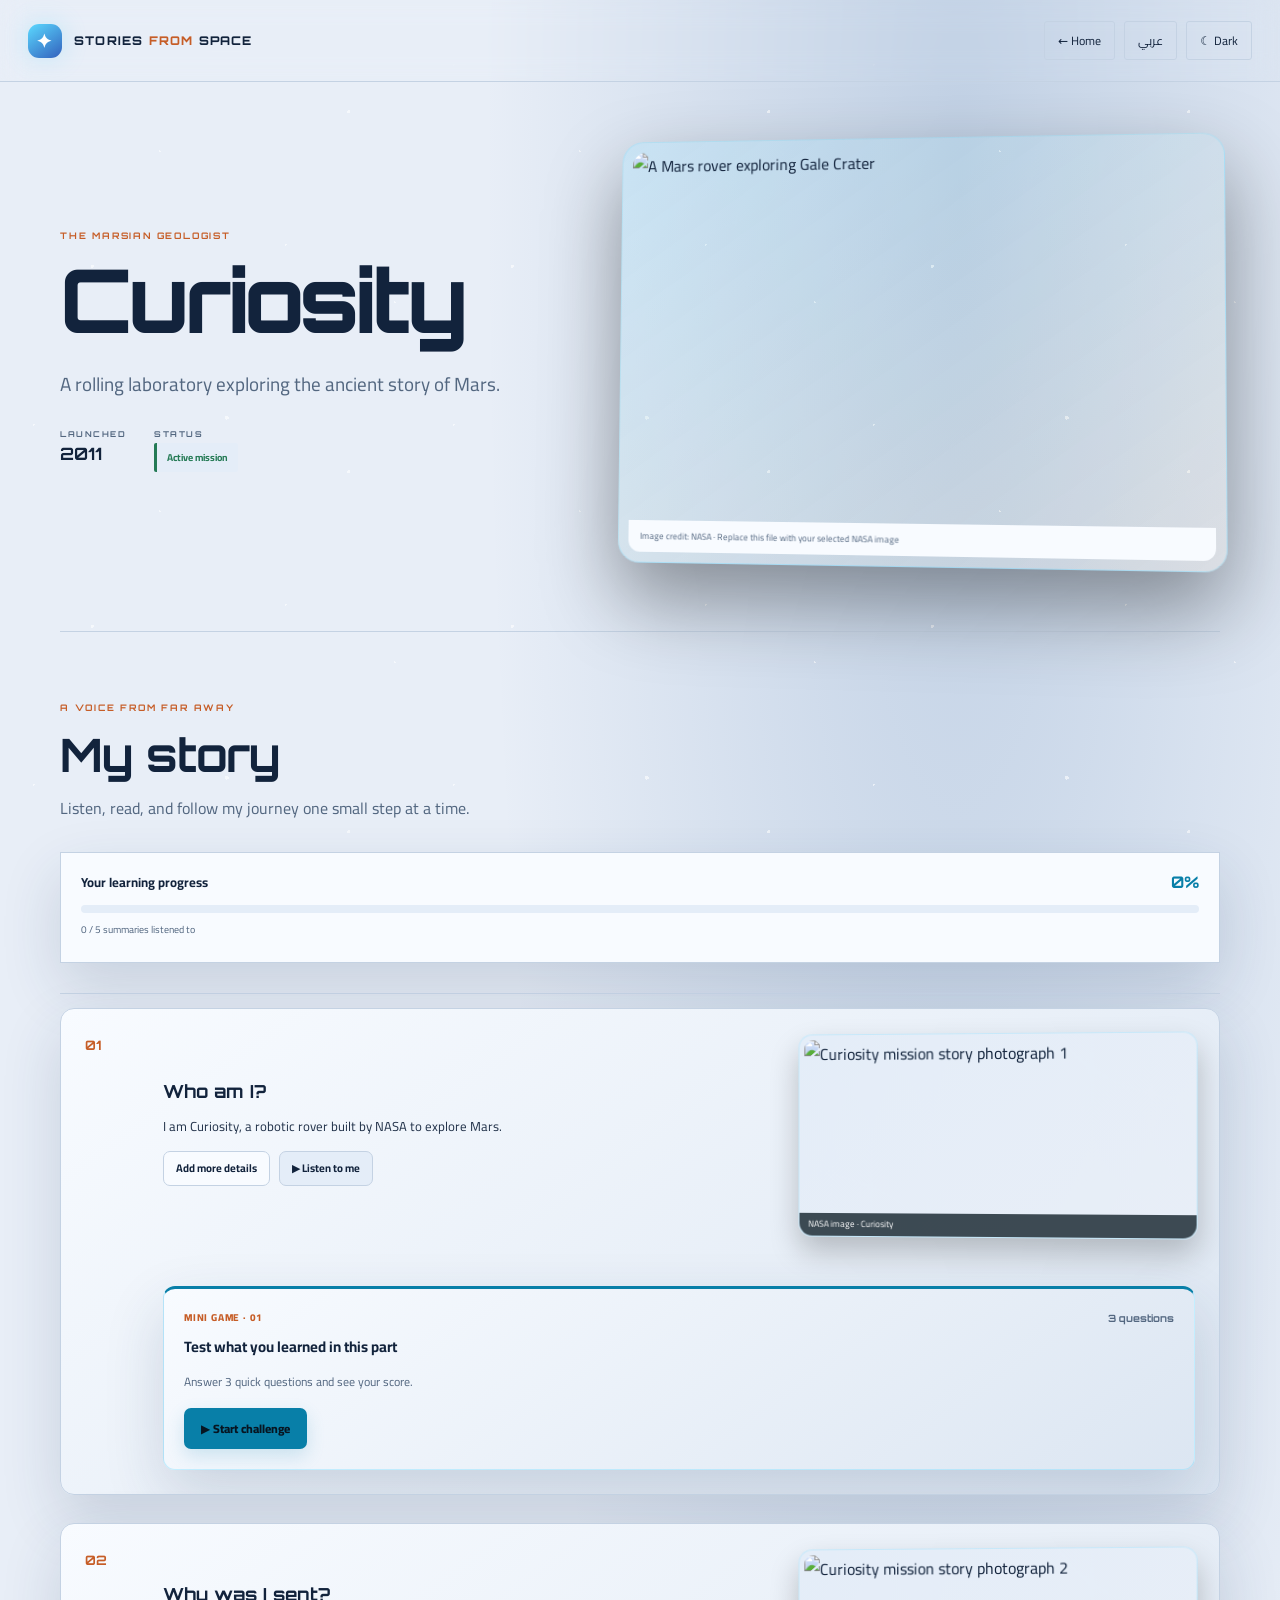
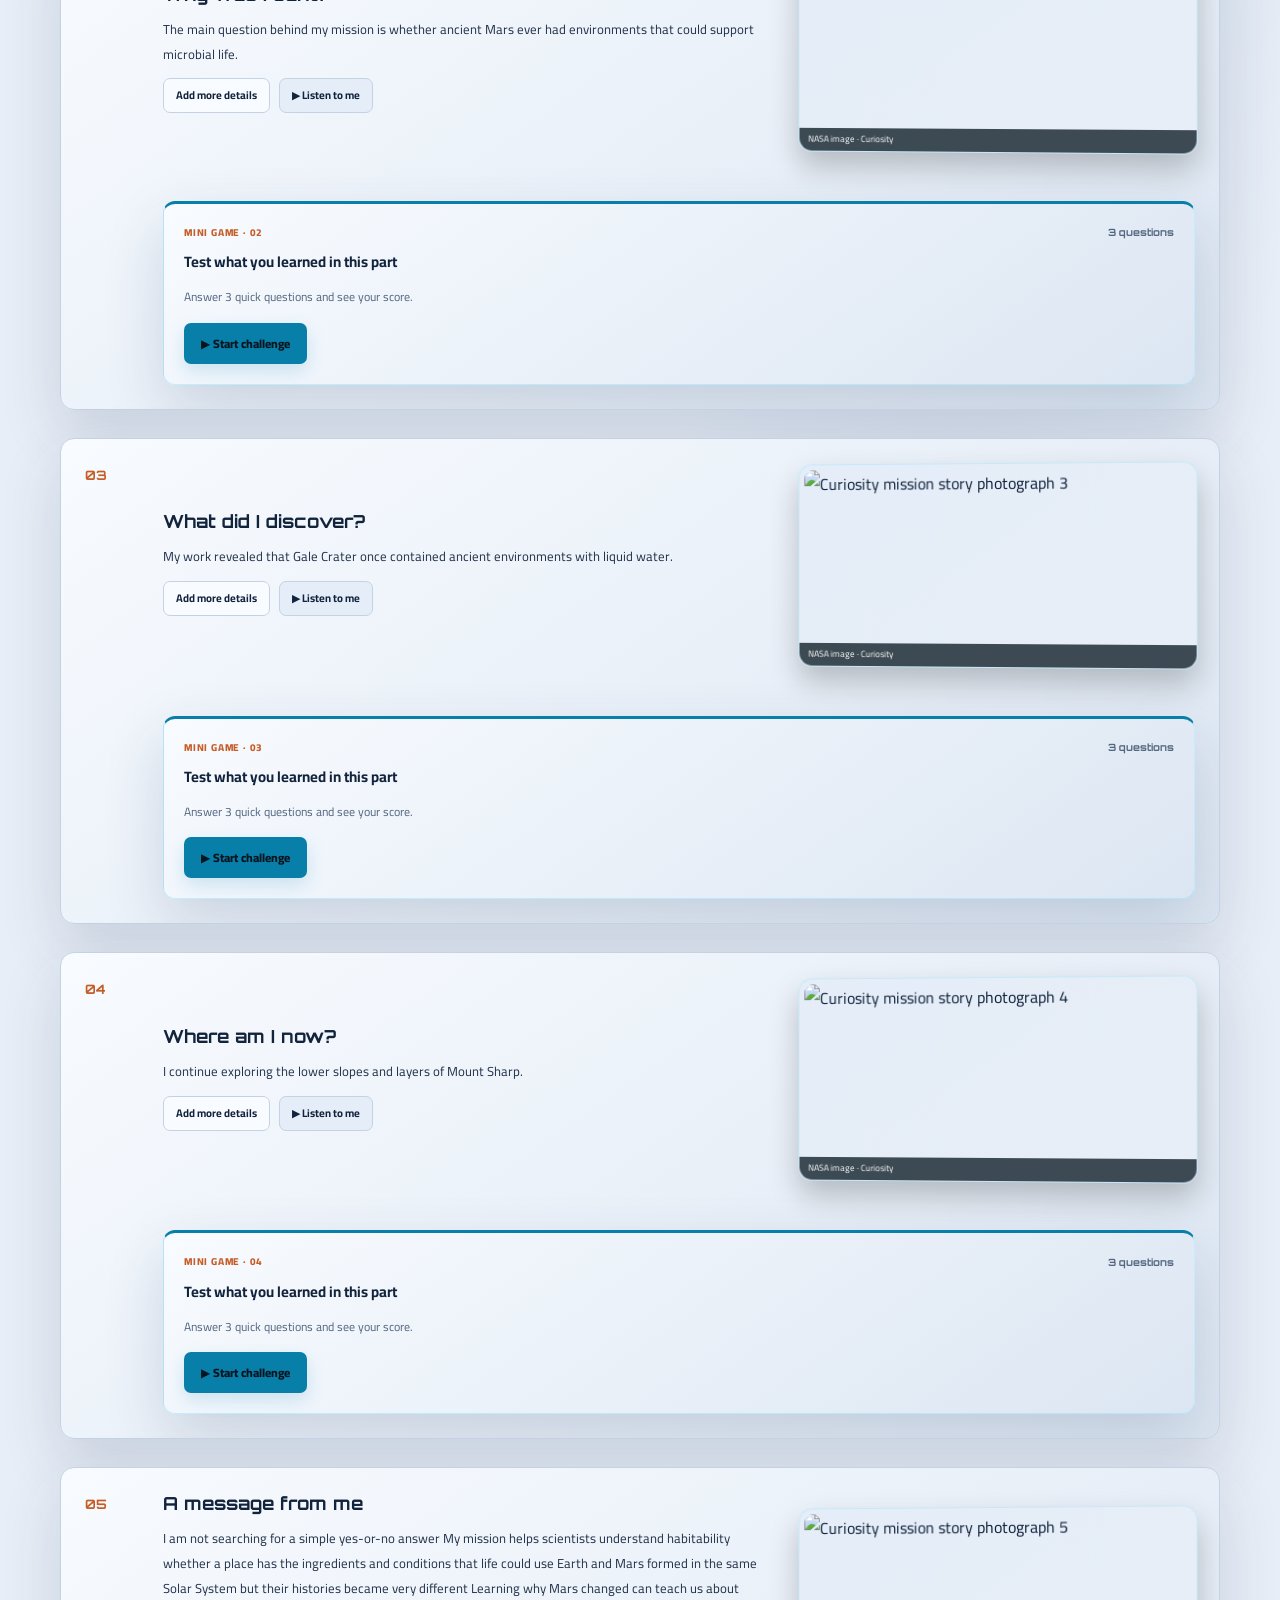
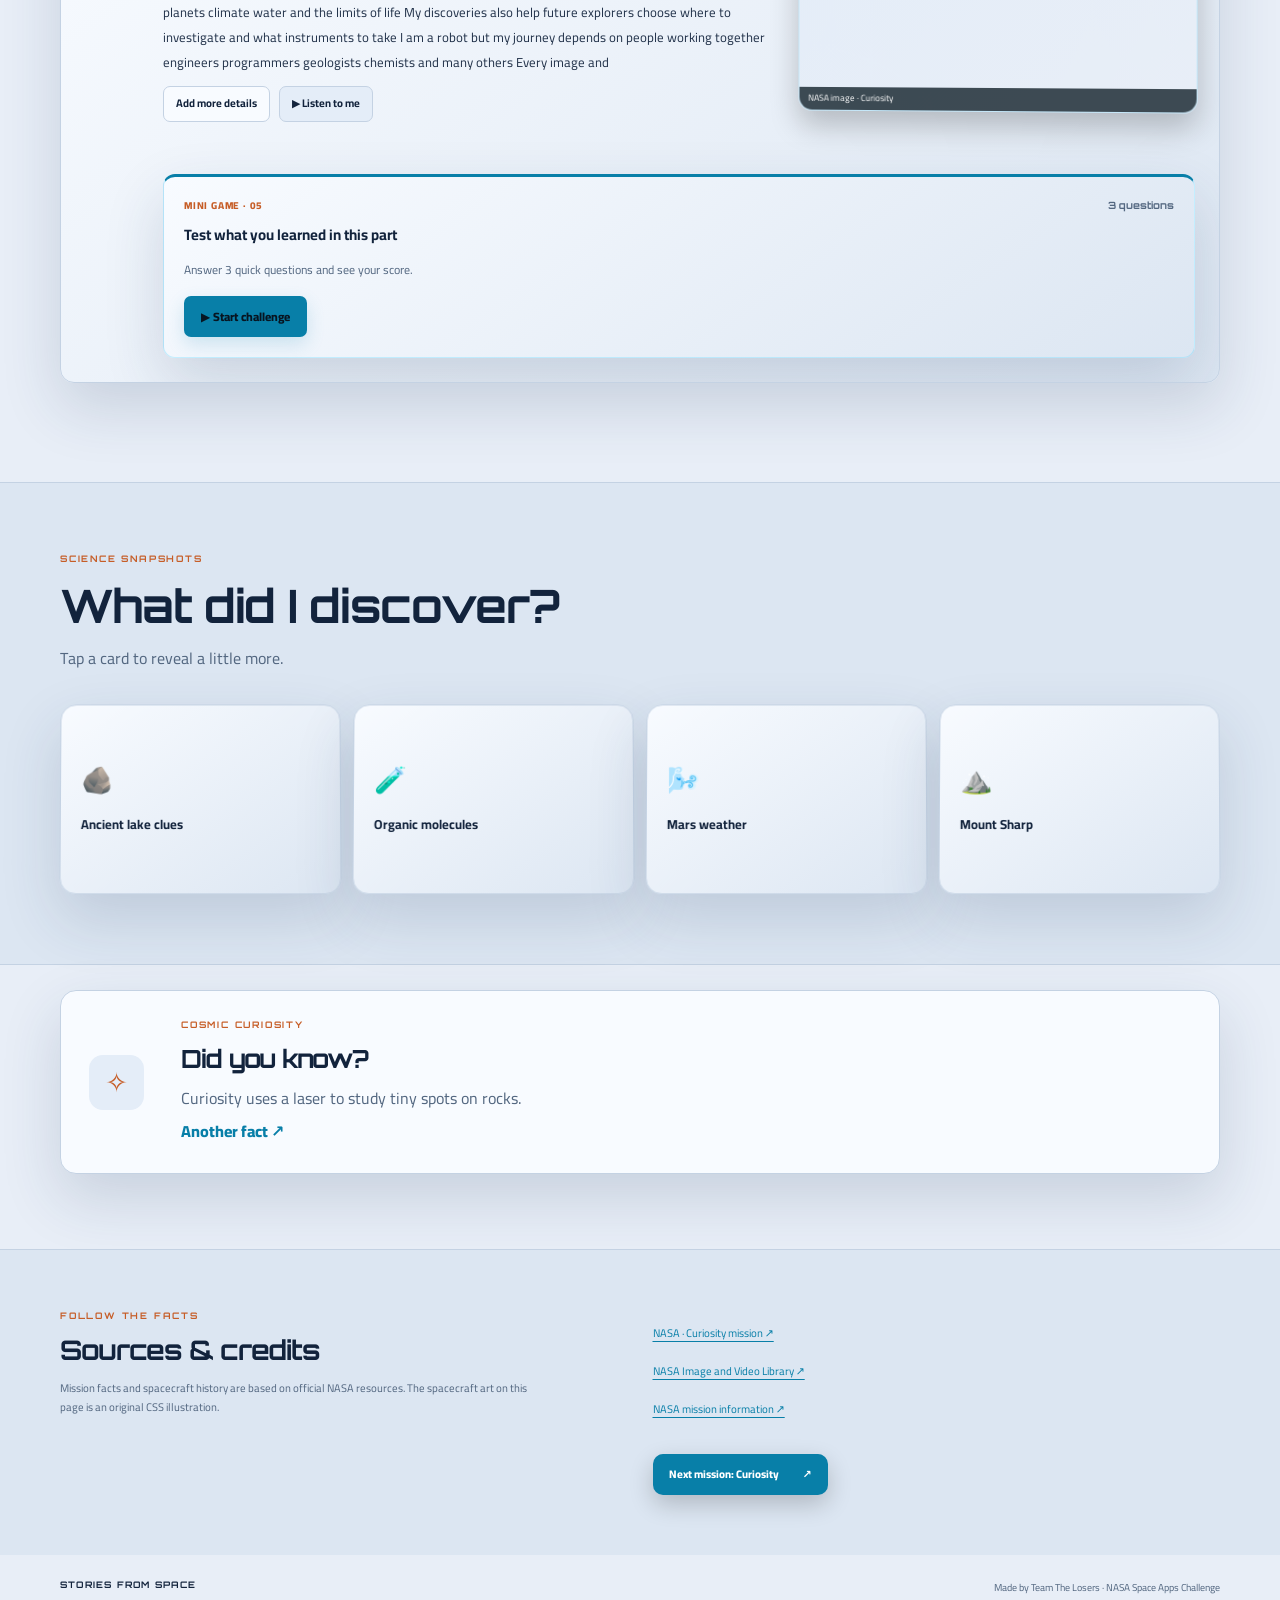
==== curiosity.html @ 59eccb65 "Add files via upload" ====
<!doctype html>
<html lang="en" dir="ltr">
<head><meta charset="utf-8"><meta name="viewport" content="width=device-width,initial-scale=1"><meta name="description" content="Meet Curiosity, a NASA space exploration story."><meta name="theme-color" content="#080d20"><title>Curiosity | Stories From Space</title>
<link rel="preconnect" href="https://fonts.googleapis.com"><link rel="preconnect" href="https://fonts.gstatic.com" crossorigin><link href="https://fonts.googleapis.com/css2?family=Cairo:wght@400;600;700;800&family=Orbitron:wght@500;600;700;800&display=swap" rel="stylesheet"><link rel="stylesheet" href="style.css"><script src="app.js" defer></script><script src="enhancements.js" defer></script></head>
<body data-page="curiosity"><div class="stars" aria-hidden="true"></div><div class="shooting-star" aria-hidden="true"></div><div class="shooting-star shooting-star-two" aria-hidden="true"></div>
<header class="site-header"><a class="brand" href="index.html"><span class="brand-mark">✦</span><span>STORIES <i>FROM</i> SPACE</span></a><nav class="header-actions" aria-label="Display settings"><a class="back-link" href="index.html" data-i18n="backHome">← Home</a><button class="icon-button" id="languageToggle" type="button" aria-label="Switch language">عربي</button><button class="icon-button" id="themeToggle" type="button" aria-label="Switch color theme">☼ <span class="theme-label">Light</span></button></nav></header>
<main>
  <section class="story-hero section-wrap"><div class="story-hero-copy"><p class="eyebrow" data-i18n="voyagerEyebrow">THE INTERSTELLAR MESSENGER</p><h1>Curiosity</h1><p class="hero-lead" data-i18n="voyagerTagline">One little spacecraft. A journey beyond the Sun’s bubble.</p><div class="hero-meta"><span><small data-i18n="launched">LAUNCHED</small><b>2011</b></span><span><small data-i18n="status">STATUS</small><b class="status-pill active" data-i18n="extendedMission">Extended mission</b></span></div></div>
    <figure class="voyager-art mission-photo"><img src="assets/images/c1.jpg" alt="A Mars rover exploring Gale Crater" loading="eager"><figcaption class="art-credit">Image credit: NASA · Replace this file with your selected NASA image</figcaption></figure>
  </section>
  <section class="section-wrap story-section"><div class="section-heading"><p class="eyebrow" data-i18n="storyEyebrow">A VOICE FROM FAR AWAY</p><h2 data-i18n="myStory">My story</h2><p data-i18n="storyIntro">Listen, read, and follow my journey one small step at a time.</p></div>
    <div class="narration-panel"><div class="narration-top"><div><span class="live-dot"></span><b data-i18n="narrationTitle">Listen to my story</b><small data-i18n="narrationHint">Choose play to hear the words read aloud.</small></div><button class="play-button" id="narrationToggle" type="button" aria-label="Play narration">▶ <span data-i18n="play">Play</span></button></div><div class="narration-progress"><span id="narrationProgress"></span></div><p class="audio-note" id="audioNote" data-i18n="audioNote">Uses your browser’s speech voice when a recorded narration file is not installed.</p></div>
    <div class="story-chapters" id="storyChapters">
      <article class="chapter reveal"><span class="chapter-number">01</span><div class="chapter-text"><h3 data-i18n="chapter1Title">Who am I?</h3><p class="karaoke" data-story="0" data-i18n="chapter1"></p></div><figure class="chapter-photo"><img src="assets/images/c2.jpg" alt="Curiosity mission story photograph 1" loading="lazy"><figcaption>NASA image · Curiosity</figcaption></figure></article>
      <article class="chapter reveal"><span class="chapter-number">02</span><div class="chapter-text"><h3 data-i18n="chapter2Title">Why was I sent?</h3><p class="karaoke" data-story="1" data-i18n="chapter2"></p></div><figure class="chapter-photo"><img src="assets/images/c3.jpg" alt="Curiosity mission story photograph 2" loading="lazy"><figcaption>NASA image · Curiosity</figcaption></figure></article>
      <article class="chapter reveal"><span class="chapter-number">03</span><div class="chapter-text"><h3 data-i18n="chapter3Title">What did I discover?</h3><p class="karaoke" data-story="2" data-i18n="chapter3"></p></div><figure class="chapter-photo"><img src="assets/images/c4.jpg" alt="Curiosity mission story photograph 3" loading="lazy"><figcaption>NASA image · Curiosity</figcaption></figure></article>
      <article class="chapter reveal"><span class="chapter-number">04</span><div class="chapter-text"><h3 data-i18n="chapter4Title">Where am I now?</h3><p class="karaoke" data-story="3" data-i18n="chapter4"></p></div><figure class="chapter-photo"><img src="assets/images/c5.jpg" alt="Curiosity mission story photograph 4" loading="lazy"><figcaption>NASA image · Curiosity</figcaption></figure></article>
      <article class="chapter reveal"><span class="chapter-number">05</span><div class="chapter-text"><h3 data-i18n="chapter5Title">A message from me</h3><p class="karaoke" data-story="4" data-i18n="chapter5"></p></div><figure class="chapter-photo"><img src="assets/images/c6.jpg" alt="Curiosity mission story photograph 5" loading="lazy"><figcaption>NASA image · Curiosity</figcaption></figure></article>
    </div>
  </section>
  <section class="discover-section"><div class="section-wrap"><div class="section-heading"><p class="eyebrow" data-i18n="discoverEyebrow">SCIENCE SNAPSHOTS</p><h2 data-i18n="discoverTitle">What did I discover?</h2><p data-i18n="discoverLead">Tap a card to reveal a little more.</p></div><div class="discovery-grid" id="discoveryGrid"></div></div></section>
  <section class="fact-section"><div class="section-wrap fact-box"><div class="fact-icon">✧</div><div><p class="eyebrow" data-i18n="factEyebrow">COSMIC CURIOSITY</p><h2 data-i18n="factTitle">Did you know?</h2><p id="factText" data-i18n="fact1">Voyager 1 carries a Golden Record with sounds, music, and greetings from Earth.</p><button class="text-button" id="anotherFact" type="button"><span data-i18n="anotherFact">Another fact</span> ↗</button></div></div></section>
  <section class="section-wrap game-section"><div class="section-heading"><p class="eyebrow" data-i18n="gameEyebrow">MISSION CONTROL MINI GAME</p><h2 data-i18n="gameTitle">Connect the Signal</h2><p data-i18n="gameLead">Help Voyager’s message find its way home. Remember: radio signals need time to travel!</p></div><div class="game-card"><div class="game-instructions"><span class="game-step">01</span><p data-i18n="gameInstruction">Connect the Voyager signal to Earth by drawing a path across the stars.</p><button id="resetGame" class="secondary-button" type="button" data-i18n="resetGame">Reset signal</button><p class="game-feedback" id="gameFeedback" aria-live="polite" data-i18n="gameReady">Your signal is waiting...</p></div><canvas id="signalGame" width="720" height="260" aria-label="Draw a line from Voyager to Earth using your mouse or finger"></canvas></div></section>
  <section class="sources-section"><div class="section-wrap sources-inner"><div><p class="eyebrow" data-i18n="sourcesEyebrow">FOLLOW THE FACTS</p><h2 data-i18n="sourcesTitle">Sources & credits</h2><p data-i18n="sourcesText">Mission facts and spacecraft history are based on official NASA resources. The spacecraft art on this page is an original CSS illustration.</p></div><ul class="source-links"><li><a href="https://science.nasa.gov/mission/msl-curiosity/" target="_blank" rel="noopener">NASA · Curiosity mission ↗</a></li><li><a href="https://images.nasa.gov/" target="_blank" rel="noopener">NASA Image and Video Library ↗</a></li><li><a href="https://science.nasa.gov/mission/msl-curiosity/" target="_blank" rel="noopener">NASA mission information ↗</a></li></ul><a class="next-mission" href="pioneer.html"><span data-i18n="nextMission">Next mission: Pioneer 10</span><span>↗</span></a></div></section>
</main><footer class="site-footer"><span>STORIES FROM SPACE</span><span data-i18n="footerCredit">Made by Team The Losers · NASA Space Apps Challenge</span></footer>
</body></html>
---- style.css ----
/* STORIES FROM SPACE — FIELD JOURNAL REDESIGN
   A quiet editorial science-museum interface. Static by design. */
:root{
 color-scheme:light;--bg:#f2f0e9;--bg-soft:#e7e5dc;--surface:#fffefa;--surface-2:#e9edf0;
 --text:#172735;--muted:#66737b;--line:#d5d8d4;--accent:#176b83;--accent-2:#d45b3d;
 --gold:#b77b24;--green:#247653;--danger:#a83f3f;--shadow:0 12px 32px rgba(25,42,50,.08);
 --font-body:'Cairo',system-ui,sans-serif;--font-display:'Orbitron',sans-serif;--page-width:1160px;--radius:5px
}
[data-theme="dark"]{color-scheme:dark;--bg:#111b23;--bg-soft:#172630;--surface:#1d2d38;--surface-2:#243945;--text:#edf1ed;--muted:#aab8bc;--line:#354852;--accent:#83c6d5;--accent-2:#f08a6d;--gold:#e2b76b;--green:#8bc9a8;--danger:#ef9292;--shadow:0 12px 32px rgba(0,0,0,.2)}
*{box-sizing:border-box}html{scroll-behavior:auto}body{margin:0;min-height:100vh;background:var(--bg);color:var(--text);font-family:var(--font-body);line-height:1.75;overflow-x:hidden}a{color:inherit;text-decoration:none}button{font:inherit}button:focus-visible,a:focus-visible,canvas:focus-visible{outline:3px solid var(--accent-2);outline-offset:4px}
.site-header{height:82px;max-width:var(--page-width);margin:auto;padding:0 28px;display:flex;align-items:center;justify-content:space-between;border-bottom:1px solid var(--line);position:relative;z-index:5}.brand{display:flex;align-items:center;gap:12px;font:800 12px var(--font-display);letter-spacing:1.2px}.brand-mark{width:34px;height:34px;display:grid;place-items:center;background:var(--accent);color:#fff;font-size:19px}.brand i{font-style:normal;color:var(--accent-2)}.header-actions{display:flex;align-items:center;gap:9px}.icon-button,.back-link{border:1px solid var(--line);background:transparent;color:var(--text);border-radius:3px;padding:8px 13px;cursor:pointer;font-size:12px}.icon-button:hover,.back-link:hover{background:var(--surface-2)}.section-wrap{width:min(100% - 56px,var(--page-width));margin-inline:auto}.eyebrow{font:700 9px var(--font-display);letter-spacing:1.8px;color:var(--accent-2);margin:0 0 13px;text-transform:uppercase}.hero-title,.story-hero h1{font:800 clamp(48px,8vw,92px)/1.04 var(--font-display);letter-spacing:-4px;margin:0}.hero-title span,.story-hero h1 span{color:var(--accent-2)}.hero-lead{font-size:clamp(15px,2vw,19px);color:var(--muted);max-width:560px;margin:22px 0 28px}.primary-link,.next-mission{display:inline-flex;align-items:center;gap:24px;padding:12px 18px;background:var(--accent);color:#fff;border-radius:3px;font-weight:800;font-size:12px}.primary-link:hover,.next-mission:hover{background:var(--accent-2)}
/* Home: magazine cover + mission index */
.home-hero{min-height:550px;display:flex;flex-direction:column;justify-content:center;align-items:flex-start;position:relative;padding-block:85px 100px;border-bottom:1px solid var(--line);isolation:isolate}.home-hero:after{content:"FIELD NOTES / 001—004";position:absolute;inset-inline-end:0;bottom:38px;color:var(--muted);font:600 9px var(--font-display);letter-spacing:2px}.hero-orbit{position:absolute;inset-inline-end:5%;top:50%;width:min(38vw,390px);aspect-ratio:1;transform:translateY(-50%);z-index:-1;border-radius:50%;background:radial-gradient(circle at 42% 42%,#e6a36a 0 7%,#b65b43 7.5% 11%,transparent 11.5%),radial-gradient(circle at 50% 50%,transparent 0 28%,var(--line) 28.2% 28.5%,transparent 28.7% 43%,var(--line) 43.2% 43.5%,transparent 43.7%);opacity:.85}.orbit,.planet{display:none}.mission-section{padding-block:75px 95px}.section-heading{text-align:start;margin:0 0 32px;max-width:690px}.section-heading h2,.distance-copy h2,.fact-box h2,.sources-inner h2{font:700 clamp(26px,4vw,38px)/1.25 var(--font-display);margin:0 0 10px;letter-spacing:-1px}.section-heading>p:last-child{color:var(--muted);margin:0}.solar-map{height:auto;max-width:none;margin:0;position:relative;display:grid;grid-template-columns:repeat(4,minmax(0,1fr));gap:12px;isolation:auto;padding:0}.map-sun,.map-orbit{display:none}.mission-point{position:relative;inset:auto!important;display:flex;flex-direction:column;align-items:flex-start;gap:12px;padding:23px 18px;min-height:170px;background:var(--surface);border:1px solid var(--line);border-top:4px solid var(--accent);z-index:1}.point-core{display:grid;place-items:center;width:38px;height:38px;border-radius:50%;border:1px solid var(--line);background:var(--surface-2);color:var(--accent);font-size:18px}.point-label{font:700 12px var(--font-display)}.point-preview{position:static;display:block;width:auto;padding:0;border:0;border-radius:0;background:none;box-shadow:none;opacity:1;visibility:visible;transform:none;pointer-events:auto}.point-preview b{display:none}.point-preview small{font-size:11px;color:var(--muted)}.point-apollo{border-top-color:#c28b42}.point-curiosity{border-top-color:#c65b43}.point-voyager{border-top-color:#367f9b}.point-pioneer{border-top-color:#7b729e}.map-caption{position:static;grid-column:1/-1;color:var(--muted);font-size:10px;text-align:end;margin-top:4px}.mission-shortcuts{display:none}.closing-strip{padding:24px 28px;background:var(--text);color:var(--bg);text-align:center;font-size:14px}.closing-strip p{margin:0;display:inline}.closing-strip span{color:var(--gold);margin-inline-start:10px}.site-footer{width:min(100% - 56px,var(--page-width));margin:auto;display:flex;justify-content:space-between;gap:20px;padding:24px 0;color:var(--muted);font-size:10px}.site-footer span:first-child{font:700 9px var(--font-display);letter-spacing:1.2px;color:var(--text)}
/* Mission pages: archival exhibit */
.story-hero{min-height:430px;display:grid;grid-template-columns:.9fr 1.1fr;align-items:stretch;gap:36px;padding-block:54px 65px;border-bottom:1px solid var(--line)}.story-hero-copy{align-self:center}.story-hero h1{font-size:clamp(43px,6vw,74px)}.story-hero-copy .hero-lead{max-width:440px}.hero-meta{display:flex;gap:28px;flex-wrap:wrap;margin-top:28px}.hero-meta small,.hero-meta b{display:block}.hero-meta small{font:700 8px var(--font-display);letter-spacing:1.5px;color:var(--muted)}.hero-meta b{font:700 17px var(--font-display);margin-top:4px}.status-pill{display:inline-flex!important;align-items:center;padding:5px 10px;background:var(--surface-2);border-inline-start:3px solid var(--green);color:var(--green);font:700 10px var(--font-body)!important;border-radius:2px}.mission-photo{display:flex;flex-direction:column;justify-content:stretch;overflow:hidden;min-height:300px;margin:0;background:var(--surface-2);border:1px solid var(--line);border-radius:2px}.mission-photo img{display:block;width:100%;height:100%;min-height:300px;max-height:470px;object-fit:cover}.mission-photo .art-credit{position:static;padding:8px 12px;background:var(--surface);color:var(--muted);font-size:9px}
.story-section{padding-block:70px 85px}.story-section .section-heading{margin-bottom:30px}.narration-panel{padding:19px 22px;border:1px solid var(--line);background:var(--surface);display:flex;flex-direction:column;gap:15px;margin-bottom:25px}.narration-top{display:flex;align-items:center;justify-content:space-between;gap:15px}.narration-top>div{display:grid;grid-template-columns:auto 1fr;column-gap:10px;align-items:center}.narration-top b{font-size:13px}.narration-top small{grid-column:2;color:var(--muted);font-size:10px}.live-dot{width:8px;height:8px;border-radius:50%;background:var(--accent-2)}.play-button{border:0;background:var(--accent);color:#fff;padding:9px 17px;border-radius:2px;font-size:12px;font-weight:700;cursor:pointer}.narration-progress{height:3px;background:var(--surface-2)}.narration-progress span{display:block;height:100%;width:0;background:var(--accent-2)}.audio-note{font-size:10px;color:var(--muted);margin:0}.story-chapters{display:grid;gap:0;border-top:1px solid var(--line)}.chapter{display:grid;grid-template-columns:48px minmax(0,1fr) minmax(240px,36%);gap:25px;align-items:center;padding:28px 0;border-bottom:1px solid var(--line);background:transparent}.chapter-number{align-self:start;font:700 13px var(--font-display);color:var(--accent-2);padding-top:4px}.chapter-text h3{font:700 18px var(--font-display);margin:0 0 9px}.chapter-text p{font-size:14px;color:var(--muted);margin:0;line-height:1.9}.chapter-photo{height:170px;margin:0;border:1px solid var(--line);overflow:hidden;background:var(--surface-2);position:relative;min-width:0;border-radius:2px}.chapter-photo img{display:block;width:100%;height:100%;object-fit:cover}.chapter-photo figcaption{position:absolute;inset-inline:0;bottom:0;padding:5px 9px;background:rgba(14,29,38,.78);color:#fff;font-size:9px;line-height:1.4}.reveal,.reveal.is-visible{opacity:1;transform:none}
.discover-section{padding-block:70px;background:var(--bg-soft);border-block:1px solid var(--line)}.discovery-grid{display:grid;grid-template-columns:repeat(4,1fr);gap:12px}.discovery-card{min-height:175px;padding:20px;border:1px solid var(--line);border-radius:2px;background:var(--surface);text-align:start;cursor:pointer;color:var(--text)}.discovery-card:hover,.discovery-card[aria-expanded="true"]{border-color:var(--accent-2)}.discovery-card .card-icon{font-size:26px;color:var(--accent-2)}.discovery-card b{display:block;margin:11px 0 5px;font-size:13px}.discovery-card p{margin:0;color:var(--muted);font-size:11px}.distance-section{padding-block:85px;display:grid;grid-template-columns:1fr 1fr;align-items:center;gap:45px}.distance-copy>p:not(.eyebrow){max-width:440px;color:var(--muted);font-size:13px}.distance-card{padding:25px;border:1px solid var(--line);background:var(--surface);box-shadow:var(--shadow)}.distance-visual{height:80px;position:relative;display:flex;align-items:center;justify-content:space-between;padding-inline:15px}.earth-dot,.voyager-dot{width:13px;height:13px;border-radius:50%;background:#62a9c4;z-index:1}.voyager-dot{display:grid;place-items:center;width:22px;height:22px;color:var(--accent-2);background:transparent}.signal-path{position:absolute;inset-inline:28px;height:1px;background:repeating-linear-gradient(90deg,var(--accent) 0 5px,transparent 5px 11px)}.distance-number{font:700 clamp(32px,5vw,48px) var(--font-display);color:var(--accent)}.distance-number small{font-size:14px}.distance-card>p{font-size:10px;color:var(--muted);margin:5px 0 18px}.distance-foot{display:flex;justify-content:space-between;border-top:1px solid var(--line);padding-top:14px;font-size:11px}.distance-foot b{font-family:var(--font-display);color:var(--accent-2)}.fact-section{padding-block:25px 75px}.fact-box{display:grid;grid-template-columns:70px 1fr;gap:22px;align-items:center;padding:28px;border:1px solid var(--line);background:var(--surface)}.fact-icon{width:55px;height:55px;display:grid;place-items:center;background:var(--surface-2);font-size:27px;color:var(--accent-2)}.fact-box h2{font-size:25px}.fact-box p:not(.eyebrow){color:var(--muted);margin:5px 0}.text-button{padding:0;border:0;background:none;color:var(--accent);font-weight:800;cursor:pointer}.game-section{padding-block:25px 85px}.game-card{display:grid;grid-template-columns:240px 1fr;gap:20px;padding:20px;border:1px solid var(--line);background:var(--surface)}.game-step{font:700 12px var(--font-display);color:var(--accent-2)}.game-instructions p{font-size:12px;color:var(--muted)}.secondary-button{border:1px solid var(--line);background:var(--surface-2);color:var(--text);border-radius:2px;padding:8px 14px;font-size:11px;cursor:pointer}.game-feedback{color:var(--green)!important;min-height:24px}#signalGame{width:100%;height:auto;min-height:160px;background:var(--surface-2);touch-action:none;cursor:crosshair}.sources-section{padding-block:60px;background:var(--bg-soft);border-top:1px solid var(--line)}.sources-inner{display:grid;grid-template-columns:1fr 1fr;gap:25px;align-items:center}.sources-inner h2{font-size:27px}.sources-inner p:not(.eyebrow){color:var(--muted);font-size:11px;max-width:470px}.source-links{list-style:none;padding:0;margin:0;display:grid;gap:10px}.source-links a{color:var(--accent);font-size:11px;text-decoration:underline;text-underline-offset:4px}.next-mission{grid-column:2;justify-self:start;font-size:11px;padding:11px 16px}
[dir="rtl"] .hero-title,[dir="rtl"] .story-hero h1{letter-spacing:0}[dir="rtl"] .brand,[dir="rtl"] .eyebrow{letter-spacing:0}[dir="rtl"] .distance-number{direction:ltr;text-align:right}[dir="rtl"] .site-footer{direction:rtl}
/* Absolutely no decorative motion. */
@media(max-width:850px){.hero-orbit{opacity:.25;right:-8%;width:48vw}.solar-map{grid-template-columns:repeat(2,minmax(0,1fr))}.story-hero{grid-template-columns:1fr;padding-top:38px}.mission-photo{max-width:680px;width:100%;margin:auto}.chapter{grid-template-columns:36px minmax(0,1fr) minmax(170px,34%);gap:15px}.discovery-grid{grid-template-columns:repeat(2,1fr)}.distance-section{grid-template-columns:1fr}.sources-inner{grid-template-columns:1fr}.next-mission{grid-column:1}.game-card{grid-template-columns:1fr}.game-instructions{display:grid;grid-template-columns:auto 1fr;gap:8px 15px;align-items:center}.game-instructions p{margin:0}.game-instructions .secondary-button,.game-feedback{grid-column:2;justify-self:start}}
@media(max-width:560px){.site-header{height:68px;padding-inline:16px}.brand{font-size:9px;letter-spacing:.5px;gap:7px}.brand-mark{width:29px;height:29px}.header-actions{gap:5px}.icon-button,.back-link{padding:7px 9px;font-size:10px}.section-wrap{width:calc(100% - 32px)}.home-hero{min-height:490px;padding-block:65px}.hero-title{font-size:clamp(45px,14vw,70px);letter-spacing:-2px}.hero-orbit{width:70vw;top:62%;right:-27%;opacity:.18}.home-hero:after{font-size:8px;bottom:22px}.mission-section{padding-block:48px 65px}.solar-map{gap:8px}.mission-point{min-height:145px;padding:15px 12px;gap:8px}.point-label{font-size:10px}.point-preview small{font-size:10px}.section-heading h2,.distance-copy h2{font-size:25px}.site-footer{width:calc(100% - 32px);flex-direction:column;gap:5px}.story-hero{gap:18px;padding-block:35px 45px}.story-hero h1{font-size:46px;letter-spacing:-2px}.mission-photo,.mission-photo img{min-height:225px}.story-section{padding-block:48px 60px}.narration-panel{padding:14px}.narration-top{align-items:flex-start}.narration-top small{max-width:190px}.play-button{padding:8px 12px;white-space:nowrap}.chapter{grid-template-columns:27px minmax(0,1fr);gap:10px;padding:20px 0}.chapter-photo{grid-column:2;height:165px;width:100%}.chapter-text h3{font-size:16px}.chapter-text p{font-size:13px}.discovery-grid{gap:8px}.discovery-card{padding:13px;min-height:155px}.distance-card{padding:18px}.fact-box{grid-template-columns:1fr;padding:20px}.fact-icon{width:45px;height:45px}.game-card{padding:13px}.game-instructions{grid-template-columns:1fr}.game-instructions .secondary-button,.game-feedback{grid-column:1}.game-instructions p{margin:0}.sources-section{padding-block:42px}}


/* 3D SPACE MUSEUM REDESIGN — static CSS 3D, no automatic animation */
:root{--bg:#070d1b;--bg-soft:#0d1830;--surface:#111f38;--surface-2:#192b49;--text:#eef5ff;--muted:#a6b5cf;--line:#293c5c;--accent:#62d6ff;--accent-2:#ffb45e;--gold:#f7d37c;--green:#7fe0b0;--shadow:0 28px 70px rgba(0,0,0,.42)}
[data-theme="light"]{color-scheme:light;--bg:#e8eef7;--bg-soft:#dce6f2;--surface:#f8fbff;--surface-2:#e4edf8;--text:#12233c;--muted:#536780;--line:#c4d2e3;--accent:#087fa8;--accent-2:#c65d27;--gold:#a87516;--green:#247a55;--shadow:0 24px 60px rgba(31,57,91,.16)}
body{background:radial-gradient(ellipse at 75% 4%,rgba(39,93,156,.2),transparent 35%),var(--bg)}
.site-header{max-width:1280px;border-bottom-color:var(--line);backdrop-filter:blur(14px)}
.brand-mark{border-radius:11px;box-shadow:0 0 24px rgba(98,214,255,.28);background:linear-gradient(145deg,#5bd9ff,#3261bd)}
.home-hero{min-height:650px;padding-block:100px 120px;overflow:hidden}
.hero-title{font-size:clamp(56px,9vw,112px);text-shadow:0 12px 40px rgba(0,0,0,.24)}
.hero-orbit{width:min(48vw,530px);inset-inline-end:2%;top:48%;opacity:1;transform:translateY(-50%) perspective(900px) rotateY(-18deg) rotateX(8deg);background:none;border:0;filter:drop-shadow(0 30px 30px rgba(0,0,0,.35))}
.hero-orbit:before{content:"";position:absolute;inset:18%;border-radius:50%;background:radial-gradient(circle at 32% 27%,#d6f7ff 0 2%,#4baddb 10%,#24619c 34%,#102c59 66%,#07152f 100%);box-shadow:inset -32px -24px 48px rgba(0,0,0,.75),inset 12px 8px 24px rgba(255,255,255,.3),0 0 65px rgba(60,164,255,.25);transform:translateZ(55px)}
.hero-orbit:after{content:"";position:absolute;inset:8% 0;border:2px solid rgba(105,204,255,.55);border-radius:50%;transform:rotateX(68deg) rotateZ(-24deg) translateZ(5px);box-shadow:0 0 20px rgba(98,214,255,.15)}
.hero-orbit .orbit{display:block;position:absolute;inset:4% -8%;border:1px solid rgba(117,174,230,.35);border-radius:50%;transform:rotateX(70deg) rotateZ(25deg)}
.hero-orbit .planet{display:block;position:absolute;border-radius:50%;box-shadow:inset -9px -8px 15px rgba(0,0,0,.55),inset 4px 3px 8px rgba(255,255,255,.25),0 10px 25px rgba(0,0,0,.35)}
.planet-earth{width:55px;height:55px;top:12%;left:15%;background:radial-gradient(circle at 30% 25%,#b5edff,#287dbb 55%,#102a5a)}
.planet-mars{width:37px;height:37px;bottom:13%;right:14%;background:radial-gradient(circle at 30% 25%,#ffd19b,#bd583a 58%,#542c35)}
.planet-gold{width:22px;height:22px;top:28%;right:9%;background:radial-gradient(circle at 30% 25%,#fff0b0,#d6a34d 60%,#68421f)}
.mission-section{max-width:1280px}.section-heading h2{font-size:clamp(30px,4vw,46px)}
.solar-map{perspective:1200px;gap:18px}.mission-point{min-height:220px;padding:26px;border-radius:18px;border:1px solid rgba(98,214,255,.22);background:linear-gradient(145deg,var(--surface),var(--bg-soft));box-shadow:var(--shadow);transform:perspective(900px) rotateY(-5deg) rotateX(2deg);transform-style:preserve-3d;overflow:hidden}
.mission-point:after{content:"";position:absolute;width:150px;height:150px;border-radius:50%;inset-inline-end:-44px;bottom:-58px;background:radial-gradient(circle at 30% 25%,rgba(255,255,255,.55),rgba(98,214,255,.22) 24%,rgba(27,76,135,.65) 62%,rgba(3,12,29,.9));box-shadow:inset -15px -12px 24px rgba(0,0,0,.55),0 12px 30px rgba(0,0,0,.25);transform:translateZ(28px)}
.point-apollo:after{background:radial-gradient(circle at 30% 25%,#fff1bd,#d7ad69 30%,#766047 70%,#292d38)}.point-curiosity:after{background:radial-gradient(circle at 30% 25%,#ffc48b,#b75b3e 35%,#612d36 75%,#1d1a28)}.point-voyager:after{background:radial-gradient(circle at 30% 25%,#d1f7ff,#4d9dcc 30%,#24416d 70%,#101a36)}.point-pioneer:after{background:radial-gradient(circle at 30% 25%,#fff2b0,#c49a4f 35%,#75522c 72%,#201b28)}
.point-core{width:48px;height:48px;border:1px solid rgba(98,214,255,.35);border-radius:14px;background:linear-gradient(145deg,var(--surface-2),var(--bg));box-shadow:0 8px 20px rgba(0,0,0,.25);transform:translateZ(34px)}.point-label,.point-preview{position:relative;z-index:2;transform:translateZ(24px)}.point-label{font-size:14px}.point-preview small{max-width:180px;display:block}
.story-hero{max-width:1280px;gap:55px;min-height:550px}.story-hero h1{font-size:clamp(48px,7vw,88px)}
.mission-photo{border-radius:22px;border:1px solid rgba(98,214,255,.28);padding:10px;background:linear-gradient(145deg,rgba(98,214,255,.16),rgba(255,180,94,.08));box-shadow:0 35px 80px rgba(0,0,0,.38);transform:perspective(1100px) rotateY(-5deg) rotateX(2deg);transform-style:preserve-3d}
.mission-photo img{border-radius:14px;transform:translateZ(18px);min-height:340px}.mission-photo .art-credit{border-radius:0 0 12px 12px}
.chapter{gap:30px;padding-block:36px}.chapter-photo{height:205px;border-radius:14px;border:1px solid rgba(98,214,255,.24);padding:5px;background:linear-gradient(145deg,var(--surface-2),var(--bg));box-shadow:0 15px 30px rgba(0,0,0,.22);transform:perspective(900px) rotateY(-4deg)}.chapter-photo img{border-radius:9px}
.discovery-card,.distance-card,.fact-box,.game-card{border-radius:16px;box-shadow:var(--shadow)}.discovery-card{min-height:190px;background:linear-gradient(145deg,var(--surface),var(--bg-soft));transform:perspective(800px) rotateX(2deg)}.fact-icon{border-radius:14px}.primary-link,.next-mission,.play-button{border-radius:10px;box-shadow:0 9px 24px rgba(0,0,0,.2)}
.closing-strip{background:linear-gradient(110deg,#10294b,#173d62);color:#eef5ff}.site-footer{max-width:1280px}
/* 3D depth is static: no spinning, floating, or automatic movement. */
@media(max-width:850px){.hero-orbit{width:46vw;opacity:.72}.mission-point{transform:none}.story-hero{gap:28px}.mission-photo{transform:none}.chapter-photo{transform:none}}
@media(max-width:560px){.home-hero{min-height:560px;padding-block:65px 220px}.hero-orbit{width:68vw;top:auto;bottom:5px;right:-10%;transform:perspective(900px) rotateY(-12deg) rotateX(8deg)}.mission-point{min-height:175px;padding:17px;border-radius:14px}.mission-point:after{width:105px;height:105px;inset-inline-end:-32px;bottom:-42px}.story-hero h1{font-size:clamp(42px,12vw,60px)}.mission-photo,.mission-photo img{min-height:230px}.chapter-photo{height:170px}}


/* Learning experience: progressive chapter reveal, summaries, listening progress and chapter quizzes */
.explore-tagline{margin:20px 0 0!important;padding:14px 18px;border-inline-start:3px solid var(--accent-2);background:var(--surface);color:var(--text);font-weight:700;max-width:680px}
.learning-progress{margin:26px 0 30px;padding:18px 20px;border:1px solid var(--line);background:var(--surface);box-shadow:var(--shadow)}
.learning-progress-head{display:flex;align-items:center;justify-content:space-between;gap:12px;font-size:13px}
.learning-progress-head strong{font:700 16px var(--font-display);color:var(--accent)}
.learning-progress-track{height:8px;margin:12px 0 8px;border-radius:99px;background:var(--surface-2);overflow:hidden}
.learning-progress-track span{display:block;width:0;height:100%;border-radius:inherit;background:linear-gradient(90deg,var(--accent),var(--green));transition:width .45s ease}
.learning-progress small,.learning-progress .audio-note{display:block;color:var(--muted);font-size:10px}
.learning-progress .audio-note{margin-top:5px}
.chapter{position:relative;opacity:0;transform:translateY(18px);animation:chapterUnfold .55s ease forwards;animation-delay:calc(var(--chapter-index,0) * 100ms)}
@keyframes chapterUnfold{to{opacity:1;transform:translateY(0)}}
.chapter-text{min-width:0}
.chapter-summary{font-size:13px!important;line-height:1.9;color:var(--text)!important;margin:0 0 12px!important;max-width:720px}
.chapter-tools{padding:2px 0 4px}
.chapter-full-text{font-size:13px!important;line-height:1.95!important;color:var(--muted)!important;margin:12px 0 0!important;padding:13px 15px;border-inline-start:2px solid var(--accent);background:var(--surface)}
.chapter-full-text[hidden]{display:none!important}
.chapter-actions{display:flex;align-items:center;gap:9px;flex-wrap:wrap}
.detail-toggle,.summary-listen{border:1px solid var(--line);background:var(--surface);color:var(--text);border-radius:4px;padding:7px 12px;font-size:11px;font-weight:700;cursor:pointer}
.detail-toggle:hover,.summary-listen:hover{border-color:var(--accent);color:var(--accent)}
.summary-listen{background:var(--surface-2)}
.chapter-quiz{grid-column:2 / -1;width:100%;margin-top:18px;padding:17px 18px;border:1px solid var(--line);background:var(--surface);box-shadow:var(--shadow)}
.quiz-top{display:flex;justify-content:space-between;gap:12px;align-items:center;margin-bottom:9px}
.quiz-kicker{font-size:10px;letter-spacing:.08em;color:var(--accent-2);font-weight:800;text-transform:uppercase}
.quiz-counter{font:700 10px var(--font-display);color:var(--muted)}
.quiz-question{margin:0 0 13px;font-size:15px;line-height:1.6}
.quiz-options{display:grid;grid-template-columns:repeat(3,minmax(0,1fr));gap:9px}
.quiz-option{min-height:44px;padding:9px 12px;border:1px solid var(--line);background:var(--surface-2);color:var(--text);border-radius:4px;text-align:start;font-size:11px;cursor:pointer}
.quiz-option:hover:not(:disabled){border-color:var(--accent)}
.quiz-option:disabled{cursor:default}
.quiz-option.is-correct{border-color:#278653;background:rgba(39,134,83,.15);color:#23834e;font-weight:800}
.quiz-option.is-wrong{border-color:#d33b3b;background:rgba(211,59,59,.13);color:#d33b3b;font-weight:800}
.quiz-feedback{min-height:22px;margin:10px 0 5px;font-size:11px;color:var(--muted)}
.quiz-feedback.feedback-correct{color:#278653;font-weight:700}
.quiz-feedback.feedback-wrong{color:#d33b3b;font-weight:700}
.quiz-actions{display:flex;justify-content:flex-end}
.quiz-next{border:0;border-radius:4px;padding:8px 16px;background:var(--accent);color:#071521;font-size:11px;font-weight:800;cursor:pointer}
.quiz-next:disabled{opacity:.35;cursor:not-allowed}
.quiz-result{display:flex;align-items:center;justify-content:space-between;gap:14px;flex-wrap:wrap}
.quiz-result b{color:var(--green);font-size:13px}
.quiz-result strong{font:700 13px var(--font-display);color:var(--accent)}
.chapter:hover .chapter-summary,.chapter:focus-within .chapter-summary{color:var(--text)!important}
@media(max-width:700px){.chapter-quiz{grid-column:1 / -1}.quiz-options{grid-template-columns:1fr}.quiz-option{text-align:start}.chapter{animation-delay:calc(var(--chapter-index,0) * 70ms)}.learning-progress{padding:14px}.quiz-result{align-items:flex-start;flex-direction:column}}
@media(prefers-reduced-motion:reduce){.chapter{animation:none;opacity:1;transform:none}.learning-progress-track span{transition:none}}

/* Clearer chapter learning cards and discover-card hover reveal */
.chapter{border:1px solid var(--line);border-radius:14px;margin:14px 0;padding:24px;background:linear-gradient(145deg,var(--surface),var(--bg-soft));box-shadow:var(--shadow);overflow:hidden}
.chapter-summary{opacity:.92}
.chapter-tools{margin-top:10px}
.chapter-quiz{grid-column:2 / -1;border:1px solid rgba(98,214,255,.34);border-top:3px solid var(--accent);border-radius:12px;background:linear-gradient(145deg,var(--surface),var(--bg-soft));padding:20px;min-height:150px}
.quiz-intro-copy{margin:0 0 15px;color:var(--muted);font-size:12px;line-height:1.7}
.quiz-start{border:0;border-radius:7px;padding:10px 17px;background:var(--accent);color:#071521;font-size:12px;font-weight:800;cursor:pointer;box-shadow:0 7px 18px rgba(50,150,190,.2)}
.quiz-start:hover{filter:brightness(1.08);transform:translateY(-1px)}
.discovery-card{position:relative;overflow:hidden}
.discovery-card p{max-height:0;opacity:0;transform:translateY(12px);overflow:hidden;transition:max-height .35s ease,opacity .3s ease,transform .35s ease}
.discovery-card:hover p,.discovery-card:focus-visible p,.discovery-card[aria-expanded="true"] p{max-height:120px;opacity:1;transform:translateY(0);margin-top:7px}
.chapter-full-text{border-radius:8px}
.detail-toggle,.summary-listen{border-radius:7px}
.quiz-option,.quiz-next{border-radius:7px}
@media(max-width:700px){.chapter{padding:17px 14px;margin:11px 0;border-radius:11px}.chapter-quiz{grid-column:1/-1;padding:15px}.quiz-options{grid-template-columns:1fr}.quiz-option{text-align:start}.discovery-card p{max-height:none;opacity:0}.discovery-card[aria-expanded="true"] p{opacity:1;transform:none}}


/* Animated deep-space background */
.stars{position:fixed;inset:0;z-index:0;pointer-events:none;opacity:.58;background-image:
 radial-gradient(1px 1px at 8% 18%,#fff 98%,transparent),
 radial-gradient(1.5px 1.5px at 22% 74%,#fff 98%,transparent),
 radial-gradient(1px 1px at 38% 42%,#fff 98%,transparent),
 radial-gradient(2px 2px at 54% 16%,#fff 98%,transparent),
 radial-gradient(1px 1px at 68% 68%,#fff 98%,transparent),
 radial-gradient(1.5px 1.5px at 83% 31%,#fff 98%,transparent),
 radial-gradient(1px 1px at 94% 84%,#fff 98%,transparent);
 background-size:420px 360px;animation:spaceTwinkle 6s ease-in-out infinite alternate}
.shooting-star{position:fixed;z-index:0;top:17%;left:-180px;width:145px;height:2px;pointer-events:none;opacity:0;background:linear-gradient(90deg,transparent,rgba(255,255,255,.95),var(--accent),transparent);filter:drop-shadow(0 0 5px var(--accent));transform:rotate(-24deg);animation:meteorFlight 11s linear infinite}
.shooting-star-two{top:56%;animation-delay:5.5s;animation-duration:14s;width:110px}
.site-header,main,.site-footer{position:relative;z-index:1}
@keyframes spaceTwinkle{0%{opacity:.25}100%{opacity:.78}}
@keyframes meteorFlight{0%,68%{transform:translate3d(0,0,0) rotate(-24deg);opacity:0}70%{opacity:1}82%{transform:translate3d(125vw,42vh,0) rotate(-24deg);opacity:0}100%{transform:translate3d(125vw,42vh,0) rotate(-24deg);opacity:0}}
@media(prefers-reduced-motion:reduce){.stars,.shooting-star{animation:none!important}.stars{opacity:.35}.shooting-star{display:none}}
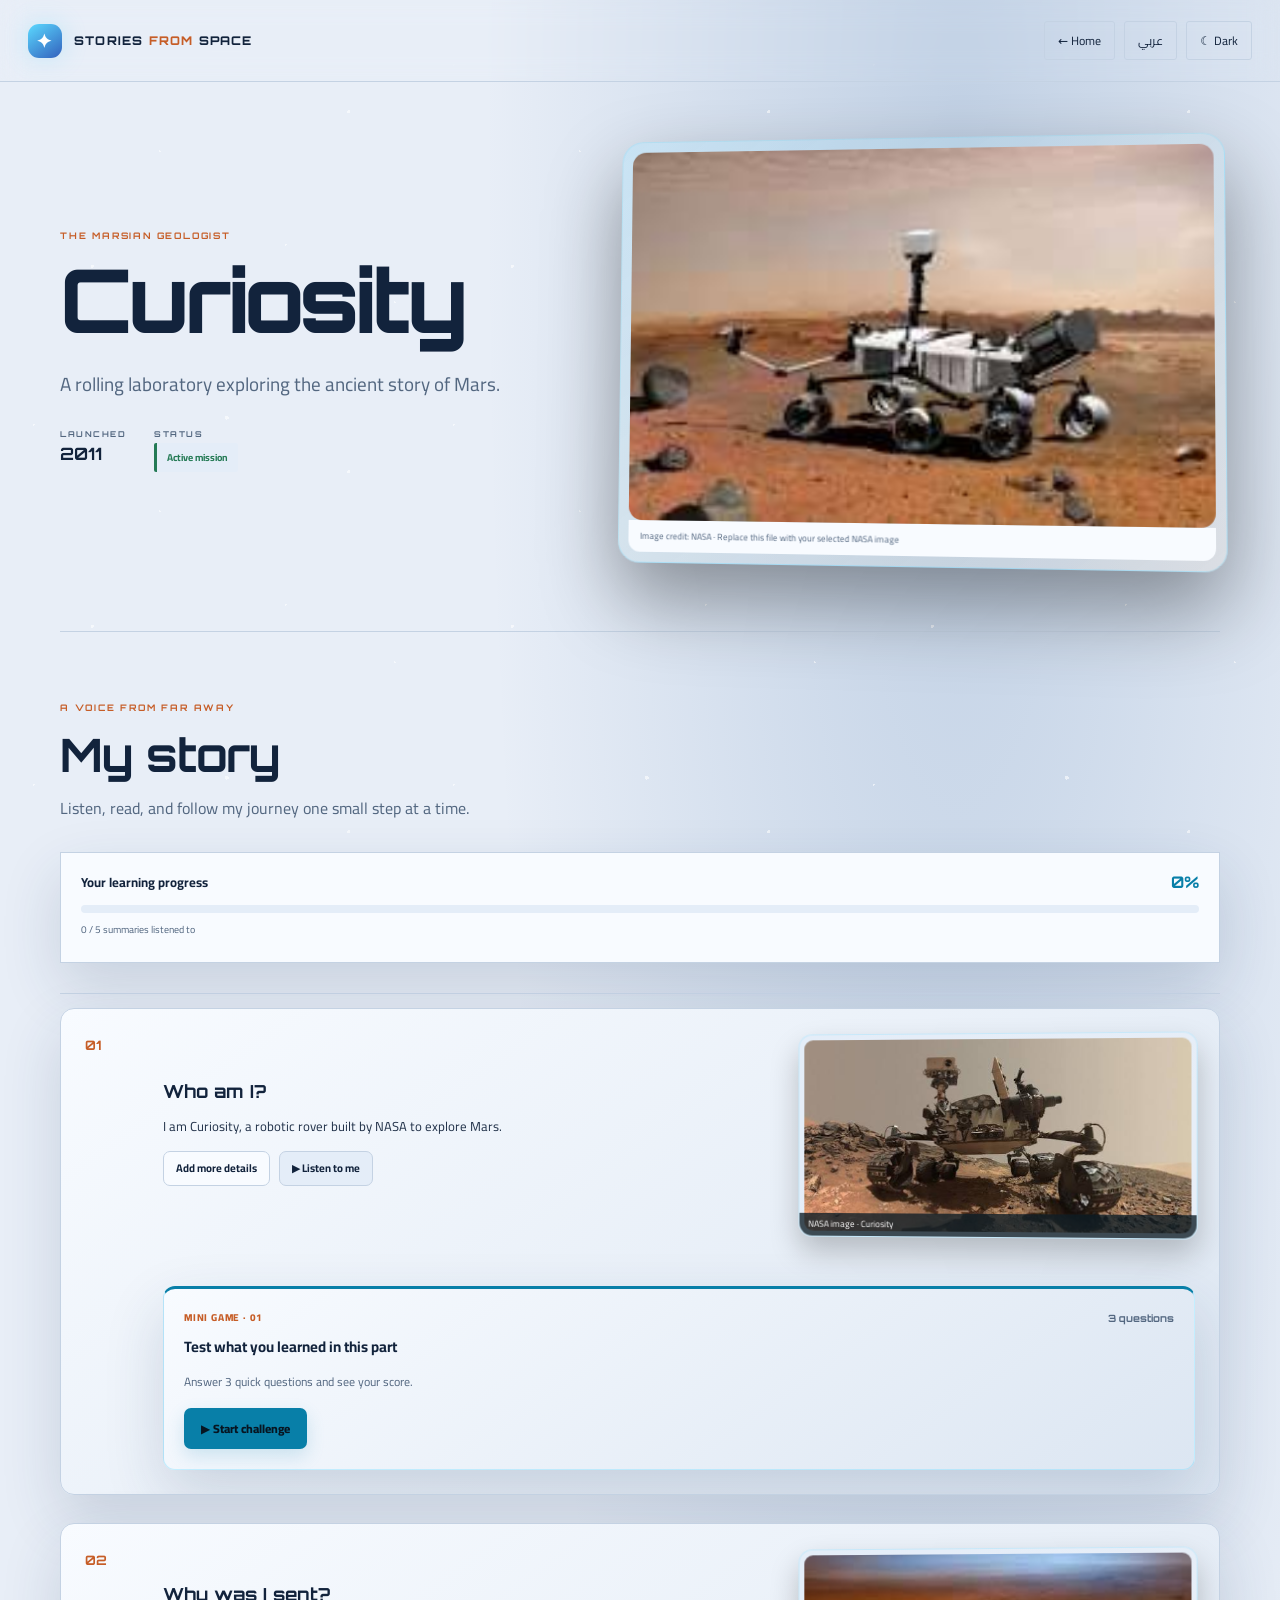
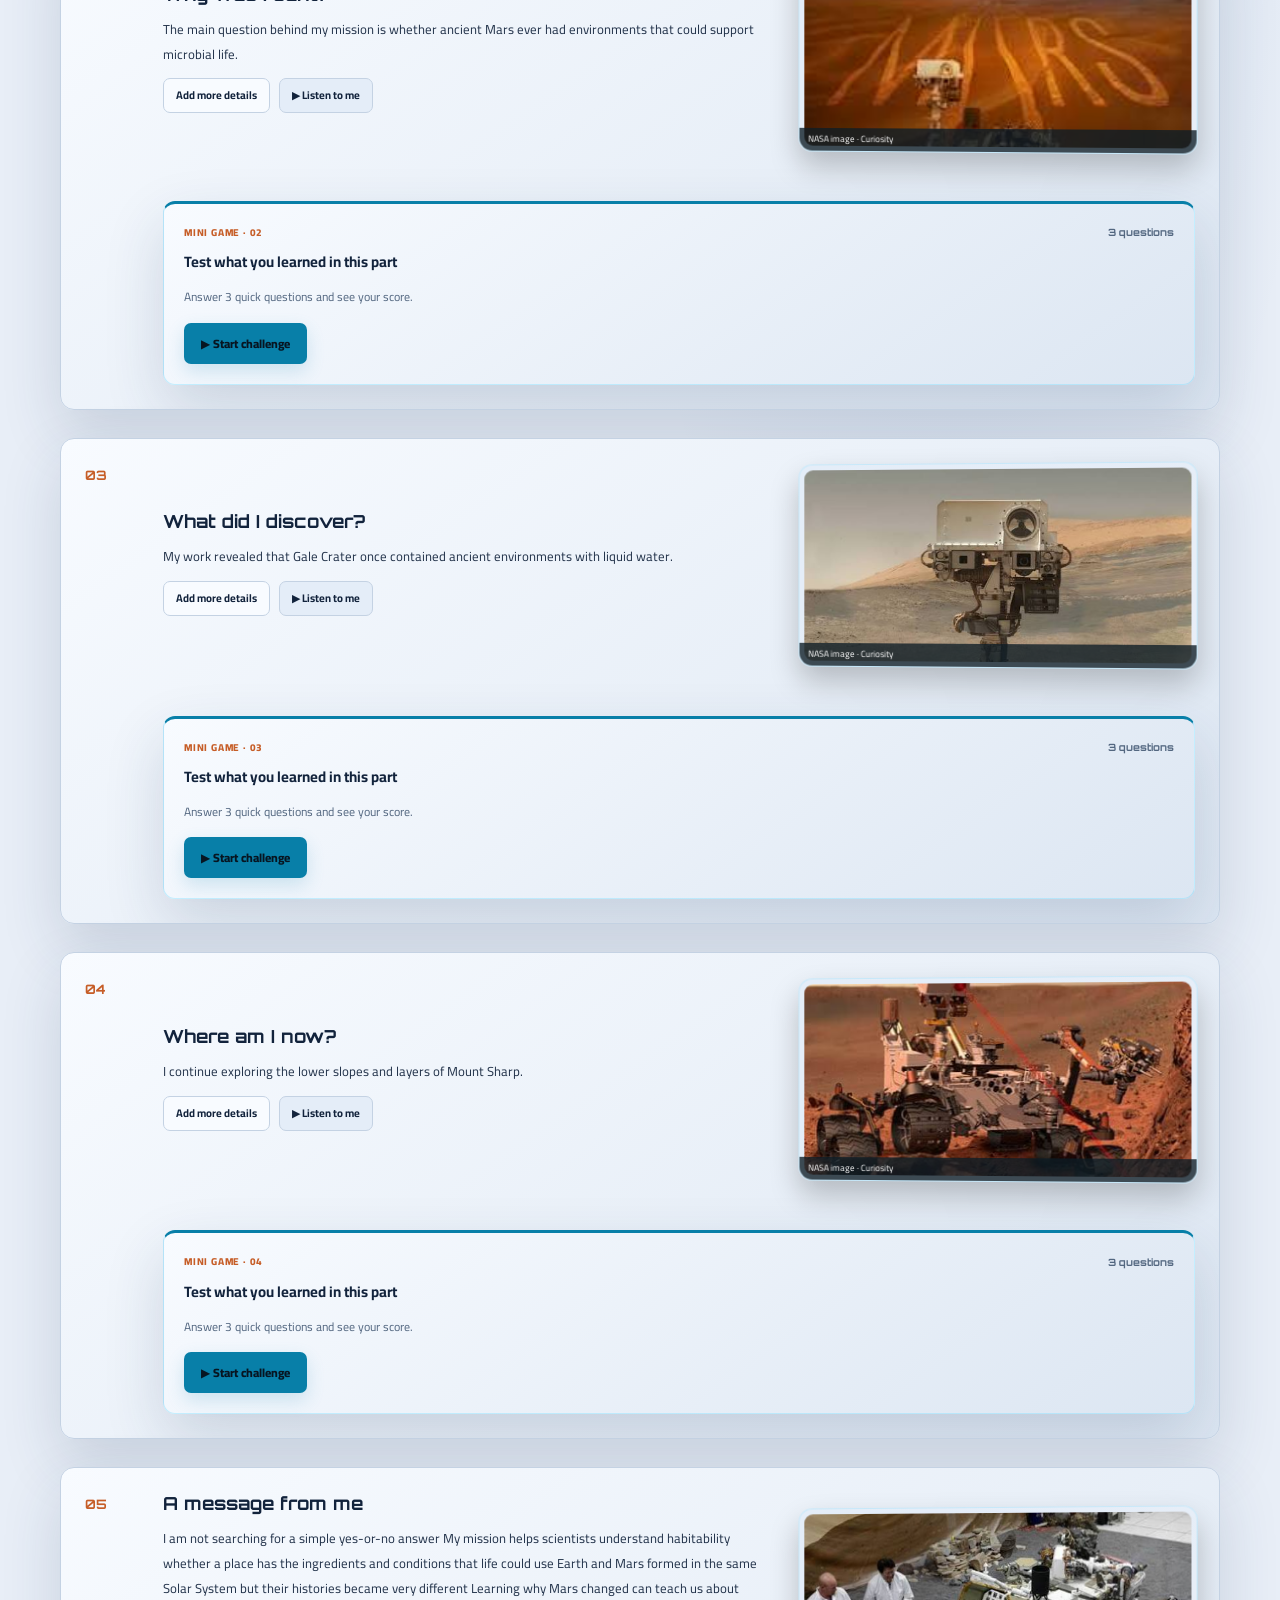
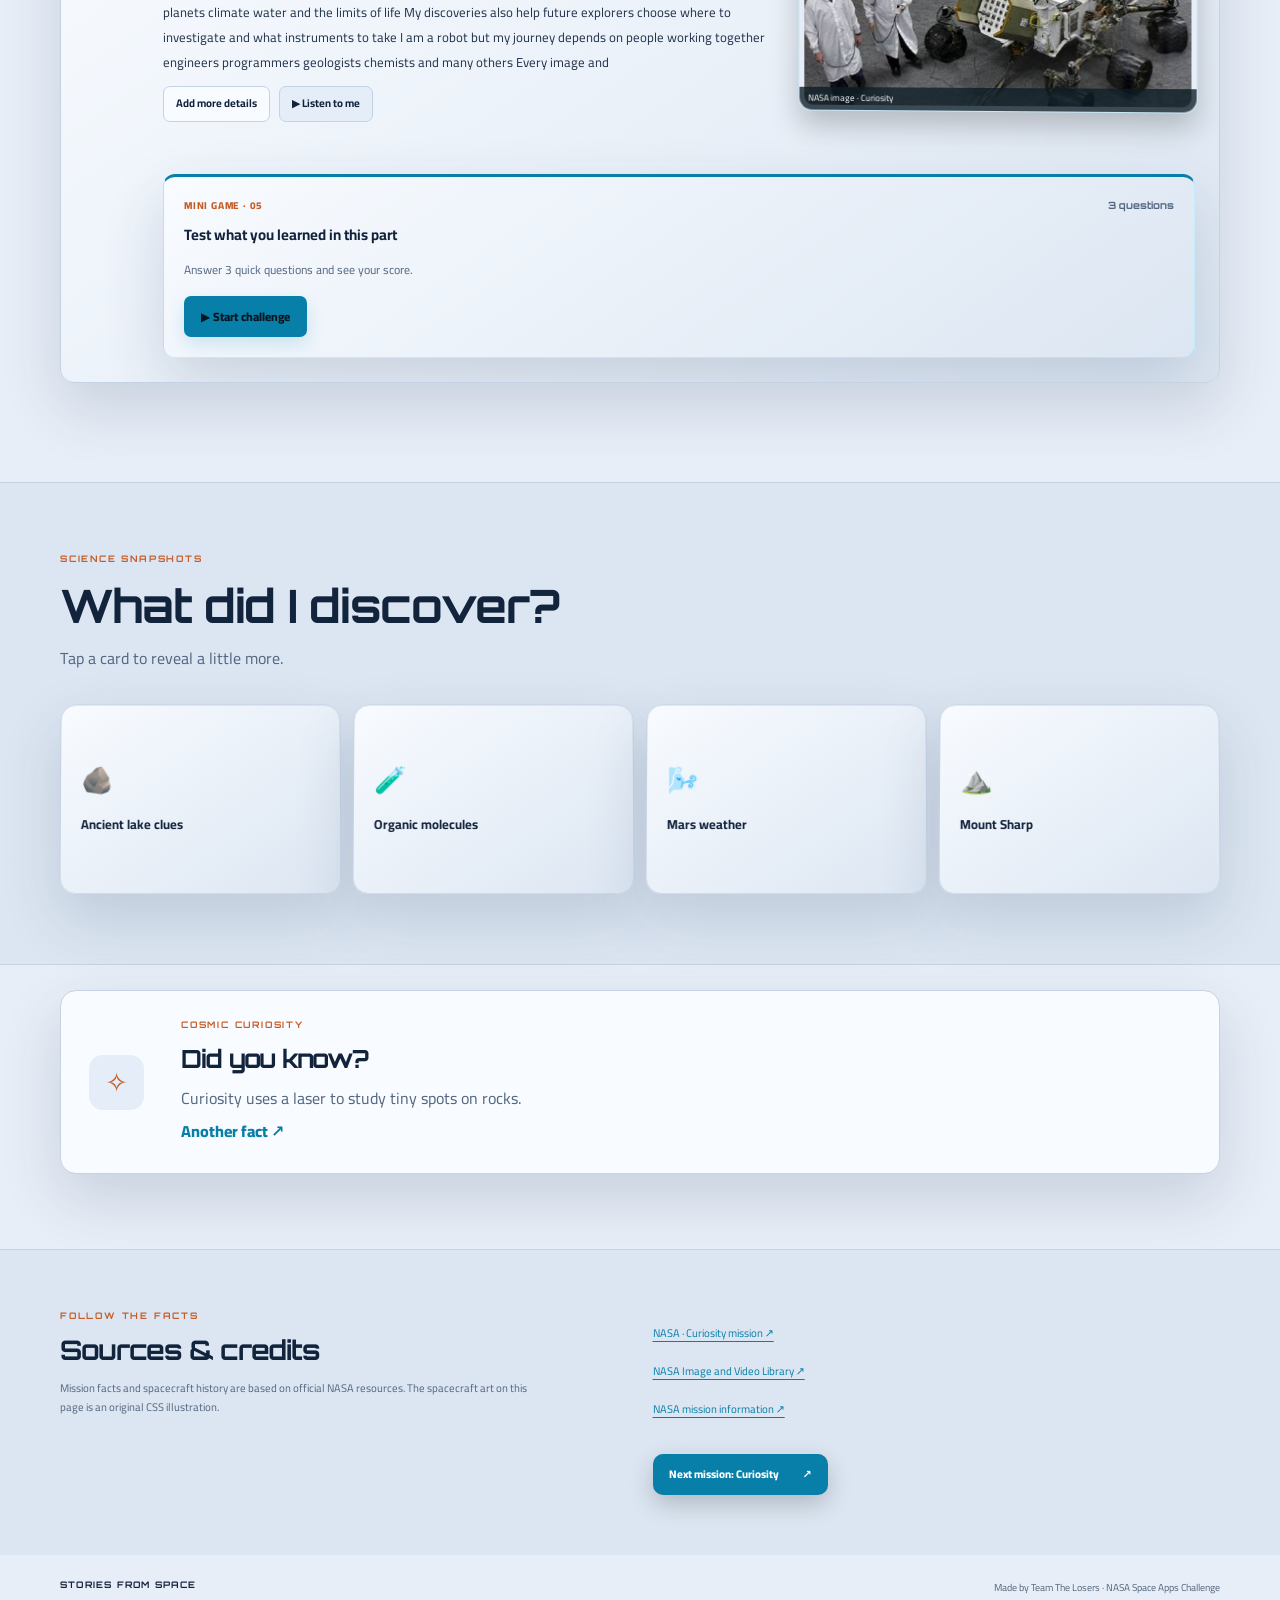
==== commit 6755dea1: "curiosity.html" ====
--- a/curiosity.html
+++ b/curiosity.html
@@ -6,16 +6,16 @@
 <header class="site-header"><a class="brand" href="index.html"><span class="brand-mark">✦</span><span>STORIES <i>FROM</i> SPACE</span></a><nav class="header-actions" aria-label="Display settings"><a class="back-link" href="index.html" data-i18n="backHome">← Home</a><button class="icon-button" id="languageToggle" type="button" aria-label="Switch language">عربي</button><button class="icon-button" id="themeToggle" type="button" aria-label="Switch color theme">☼ <span class="theme-label">Light</span></button></nav></header>
 <main>
   <section class="story-hero section-wrap"><div class="story-hero-copy"><p class="eyebrow" data-i18n="voyagerEyebrow">THE INTERSTELLAR MESSENGER</p><h1>Curiosity</h1><p class="hero-lead" data-i18n="voyagerTagline">One little spacecraft. A journey beyond the Sun’s bubble.</p><div class="hero-meta"><span><small data-i18n="launched">LAUNCHED</small><b>2011</b></span><span><small data-i18n="status">STATUS</small><b class="status-pill active" data-i18n="extendedMission">Extended mission</b></span></div></div>
-    <figure class="voyager-art mission-photo"><img src="assets/images/c1.jpg" alt="A Mars rover exploring Gale Crater" loading="eager"><figcaption class="art-credit">Image credit: NASA · Replace this file with your selected NASA image</figcaption></figure>
+    <figure class="voyager-art mission-photo"><img src="c1.jpg" alt="A Mars rover exploring Gale Crater" loading="eager"><figcaption class="art-credit">Image credit: NASA · Replace this file with your selected NASA image</figcaption></figure>
   </section>
   <section class="section-wrap story-section"><div class="section-heading"><p class="eyebrow" data-i18n="storyEyebrow">A VOICE FROM FAR AWAY</p><h2 data-i18n="myStory">My story</h2><p data-i18n="storyIntro">Listen, read, and follow my journey one small step at a time.</p></div>
     <div class="narration-panel"><div class="narration-top"><div><span class="live-dot"></span><b data-i18n="narrationTitle">Listen to my story</b><small data-i18n="narrationHint">Choose play to hear the words read aloud.</small></div><button class="play-button" id="narrationToggle" type="button" aria-label="Play narration">▶ <span data-i18n="play">Play</span></button></div><div class="narration-progress"><span id="narrationProgress"></span></div><p class="audio-note" id="audioNote" data-i18n="audioNote">Uses your browser’s speech voice when a recorded narration file is not installed.</p></div>
     <div class="story-chapters" id="storyChapters">
-      <article class="chapter reveal"><span class="chapter-number">01</span><div class="chapter-text"><h3 data-i18n="chapter1Title">Who am I?</h3><p class="karaoke" data-story="0" data-i18n="chapter1"></p></div><figure class="chapter-photo"><img src="assets/images/c2.jpg" alt="Curiosity mission story photograph 1" loading="lazy"><figcaption>NASA image · Curiosity</figcaption></figure></article>
-      <article class="chapter reveal"><span class="chapter-number">02</span><div class="chapter-text"><h3 data-i18n="chapter2Title">Why was I sent?</h3><p class="karaoke" data-story="1" data-i18n="chapter2"></p></div><figure class="chapter-photo"><img src="assets/images/c3.jpg" alt="Curiosity mission story photograph 2" loading="lazy"><figcaption>NASA image · Curiosity</figcaption></figure></article>
-      <article class="chapter reveal"><span class="chapter-number">03</span><div class="chapter-text"><h3 data-i18n="chapter3Title">What did I discover?</h3><p class="karaoke" data-story="2" data-i18n="chapter3"></p></div><figure class="chapter-photo"><img src="assets/images/c4.jpg" alt="Curiosity mission story photograph 3" loading="lazy"><figcaption>NASA image · Curiosity</figcaption></figure></article>
-      <article class="chapter reveal"><span class="chapter-number">04</span><div class="chapter-text"><h3 data-i18n="chapter4Title">Where am I now?</h3><p class="karaoke" data-story="3" data-i18n="chapter4"></p></div><figure class="chapter-photo"><img src="assets/images/c5.jpg" alt="Curiosity mission story photograph 4" loading="lazy"><figcaption>NASA image · Curiosity</figcaption></figure></article>
-      <article class="chapter reveal"><span class="chapter-number">05</span><div class="chapter-text"><h3 data-i18n="chapter5Title">A message from me</h3><p class="karaoke" data-story="4" data-i18n="chapter5"></p></div><figure class="chapter-photo"><img src="assets/images/c6.jpg" alt="Curiosity mission story photograph 5" loading="lazy"><figcaption>NASA image · Curiosity</figcaption></figure></article>
+      <article class="chapter reveal"><span class="chapter-number">01</span><div class="chapter-text"><h3 data-i18n="chapter1Title">Who am I?</h3><p class="karaoke" data-story="0" data-i18n="chapter1"></p></div><figure class="chapter-photo"><img src="c2.jpg" alt="Curiosity mission story photograph 1" loading="lazy"><figcaption>NASA image · Curiosity</figcaption></figure></article>
+      <article class="chapter reveal"><span class="chapter-number">02</span><div class="chapter-text"><h3 data-i18n="chapter2Title">Why was I sent?</h3><p class="karaoke" data-story="1" data-i18n="chapter2"></p></div><figure class="chapter-photo"><img src="c3.jpg" alt="Curiosity mission story photograph 2" loading="lazy"><figcaption>NASA image · Curiosity</figcaption></figure></article>
+      <article class="chapter reveal"><span class="chapter-number">03</span><div class="chapter-text"><h3 data-i18n="chapter3Title">What did I discover?</h3><p class="karaoke" data-story="2" data-i18n="chapter3"></p></div><figure class="chapter-photo"><img src="c4.jpg" alt="Curiosity mission story photograph 3" loading="lazy"><figcaption>NASA image · Curiosity</figcaption></figure></article>
+      <article class="chapter reveal"><span class="chapter-number">04</span><div class="chapter-text"><h3 data-i18n="chapter4Title">Where am I now?</h3><p class="karaoke" data-story="3" data-i18n="chapter4"></p></div><figure class="chapter-photo"><img src="c5.jpg" alt="Curiosity mission story photograph 4" loading="lazy"><figcaption>NASA image · Curiosity</figcaption></figure></article>
+      <article class="chapter reveal"><span class="chapter-number">05</span><div class="chapter-text"><h3 data-i18n="chapter5Title">A message from me</h3><p class="karaoke" data-story="4" data-i18n="chapter5"></p></div><figure class="chapter-photo"><img src="c6.jpg" alt="Curiosity mission story photograph 5" loading="lazy"><figcaption>NASA image · Curiosity</figcaption></figure></article>
     </div>
   </section>
   <section class="discover-section"><div class="section-wrap"><div class="section-heading"><p class="eyebrow" data-i18n="discoverEyebrow">SCIENCE SNAPSHOTS</p><h2 data-i18n="discoverTitle">What did I discover?</h2><p data-i18n="discoverLead">Tap a card to reveal a little more.</p></div><div class="discovery-grid" id="discoveryGrid"></div></div></section>
